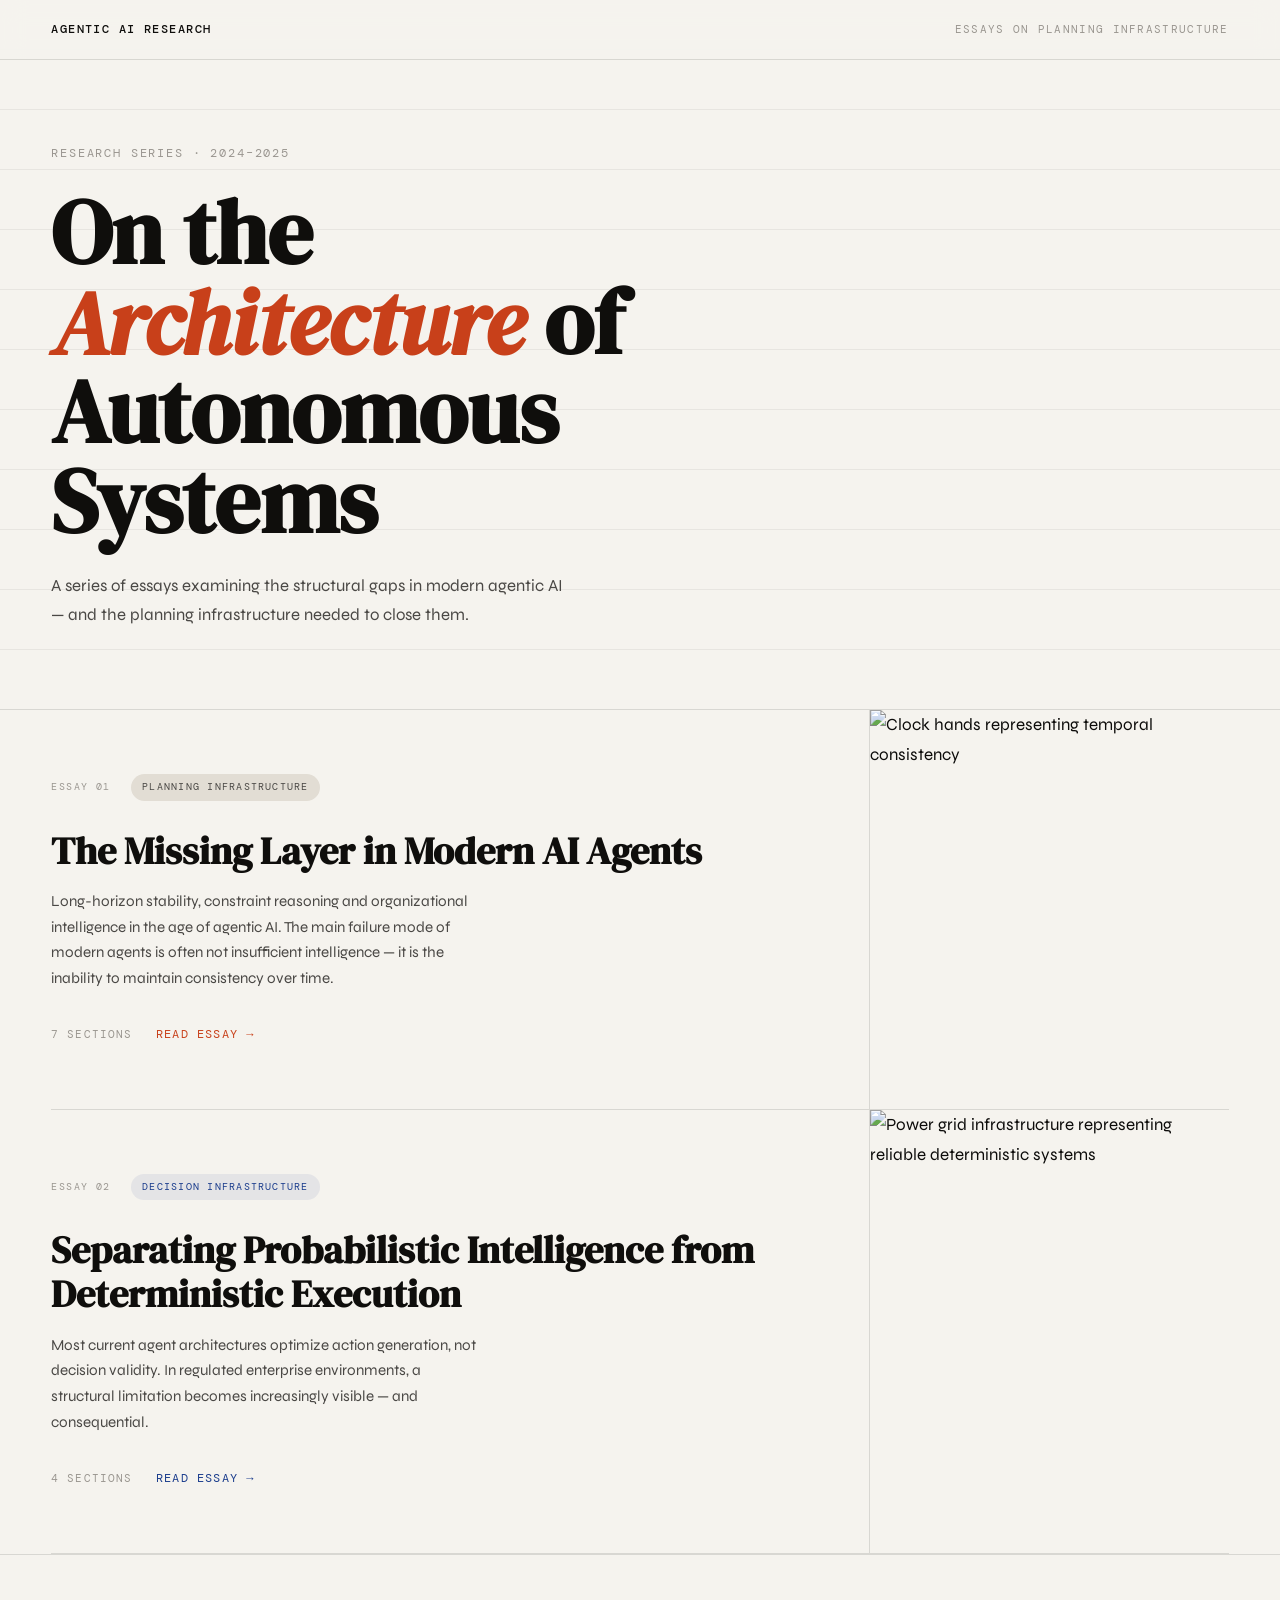
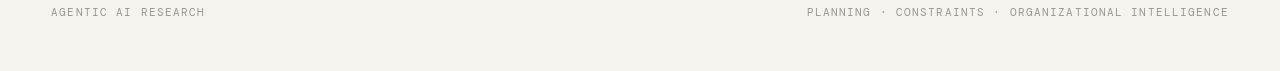
==== web/blog/index.html @ ef690d9f "blog linkleri düzeltildi, ana sayfaya referans eklendi" ====
<!DOCTYPE html>
<html lang="en">
<head>
<meta charset="UTF-8">
<meta name="viewport" content="width=device-width, initial-scale=1.0">
<title>Agentic AI Research</title>
<link rel="preconnect" href="https://fonts.googleapis.com">
<link rel="preconnect" href="https://fonts.gstatic.com" crossorigin>
<link href="https://fonts.googleapis.com/css2?family=DM+Serif+Display:ital@0;1&family=DM+Mono:wght@400;500&family=Syne:wght@400;600;700;800&display=swap" rel="stylesheet">
<style>
  *, *::before, *::after { box-sizing: border-box; margin: 0; padding: 0; }
  :root {
    --ink: #0f0e0c; --ink-muted: #4a4845; --ink-faint: #9a9690;
    --surface: #f5f3ee; --surface-2: #ede9e2; --surface-3: #e2ddd4;
    --accent: #c8401a; --accent-2: #1a3c8c; --line: rgba(15,14,12,0.12);
    --mono: 'DM Mono', monospace; --serif: 'DM Serif Display', serif; --sans: 'Syne', sans-serif;
  }
  html { scroll-behavior: smooth; }
  body { background: var(--surface); color: var(--ink); font-family: var(--sans); font-size: 17px; line-height: 1.75; -webkit-font-smoothing: antialiased; }

  nav {
    position: fixed; top: 0; left: 0; right: 0; z-index: 100;
    display: flex; align-items: center; justify-content: space-between;
    padding: 1.2rem 4vw; background: rgba(245,243,238,0.92); backdrop-filter: blur(12px);
    border-bottom: 1px solid var(--line);
  }
  .nav-logo { font-family: var(--mono); font-size: 0.75rem; font-weight: 500; color: var(--ink); letter-spacing: 0.12em; text-transform: uppercase; text-decoration: none; }
  .nav-tag { font-family: var(--mono); font-size: 0.68rem; letter-spacing: 0.12em; text-transform: uppercase; color: var(--ink-faint); }

  /* INDEX HERO */
  .index-hero {
    min-height: 60vh; display: flex; flex-direction: column; justify-content: flex-end;
    padding: 9rem 4vw 5rem; border-bottom: 1px solid var(--line);
    position: relative; overflow: hidden;
  }
  .index-hero::before {
    content: ''; position: absolute; inset: 0;
    background: repeating-linear-gradient(0deg, transparent, transparent 59px, var(--line) 60px);
    pointer-events: none;
  }
  .index-eyebrow { font-family: var(--mono); font-size: 0.72rem; letter-spacing: 0.16em; text-transform: uppercase; color: var(--ink-faint); margin-bottom: 1.5rem; position: relative; }
  .index-hero h1 { font-family: var(--serif); font-size: clamp(3rem, 7vw, 7rem); line-height: 1; color: var(--ink); max-width: 16ch; position: relative; margin-bottom: 1.5rem; }
  .index-hero h1 em { font-style: italic; color: var(--accent); }
  .index-hero p { font-size: 1.05rem; color: var(--ink-muted); max-width: 52ch; position: relative; }

  /* ESSAY LIST */
  .essay-list { padding: 0 4vw; }

  .essay-card {
    display: grid; grid-template-columns: 1fr 360px; gap: 0;
    border-bottom: 1px solid var(--line);
    text-decoration: none; color: inherit;
    transition: background 0.2s;
    position: relative;
  }
  .essay-card:hover { background: var(--surface-2); }
  .essay-card:hover .card-arrow { transform: translateX(6px); }
  .essay-card:hover .card-thumb img { transform: scale(1.04); filter: grayscale(0%) contrast(1.05); }

  .card-body { padding: 4rem 5rem 4rem 0; display: flex; flex-direction: column; justify-content: space-between; }
  .card-meta { display: flex; align-items: center; gap: 1.25rem; margin-bottom: 1.75rem; }
  .card-num { font-family: var(--mono); font-size: 0.65rem; letter-spacing: 0.14em; text-transform: uppercase; color: var(--ink-faint); }
  .card-tag { font-family: var(--mono); font-size: 0.65rem; letter-spacing: 0.12em; text-transform: uppercase; background: var(--surface-3); padding: 0.25rem 0.7rem; border-radius: 100px; color: var(--ink-muted); }
  .card-tag.blue { background: rgba(26,60,140,0.08); color: var(--accent-2); }
  .card-title { font-family: var(--serif); font-size: clamp(1.8rem, 3vw, 2.6rem); line-height: 1.15; color: var(--ink); margin-bottom: 1rem; }
  .card-excerpt { font-size: 0.95rem; color: var(--ink-muted); line-height: 1.7; max-width: 48ch; margin-bottom: 2rem; }
  .card-footer { display: flex; align-items: center; gap: 1.5rem; }
  .card-sections { font-family: var(--mono); font-size: 0.68rem; letter-spacing: 0.1em; text-transform: uppercase; color: var(--ink-faint); }
  .card-arrow { font-family: var(--mono); font-size: 0.75rem; letter-spacing: 0.1em; text-transform: uppercase; color: var(--accent); display: flex; align-items: center; gap: 0.4rem; transition: transform 0.25s; }

  .card-thumb { overflow: hidden; border-left: 1px solid var(--line); }
  .card-thumb img { width: 100%; height: 100%; object-fit: cover; display: block; filter: grayscale(25%) contrast(1.02); transition: transform 0.6s ease, filter 0.4s ease; }

  /* FOOTER */
  footer { padding: 3rem 4vw; border-top: 1px solid var(--line); display: flex; justify-content: space-between; align-items: center; }
  footer p { font-family: var(--mono); font-size: 0.7rem; letter-spacing: 0.1em; text-transform: uppercase; color: var(--ink-faint); }

  .reveal { opacity: 0; transform: translateY(20px); transition: opacity 0.6s ease, transform 0.6s ease; }
  .reveal.visible { opacity: 1; transform: translateY(0); }

  @media (max-width: 900px) {
    .essay-card { grid-template-columns: 1fr; }
    .card-thumb { height: 220px; border-left: none; border-top: 1px solid var(--line); }
    .card-body { padding: 2.5rem 0; }
  }
</style>
</head>
<body>

<nav>
  <a class="nav-logo" href="index.html">Agentic AI Research</a>
  <span class="nav-tag">Essays on Planning Infrastructure</span>
</nav>

<!-- INDEX HERO -->
<section class="index-hero">
  <div class="index-eyebrow">Research Series · 2024–2025</div>
  <h1>On the <em>Architecture</em> of Autonomous Systems</h1>
  <p>A series of essays examining the structural gaps in modern agentic AI — and the planning infrastructure needed to close them.</p>
</section>

<!-- ESSAY LIST -->
<div class="essay-list">

  <!-- Essay 1 -->
  <a class="essay-card reveal" href="missing_layer.html">
    <div class="card-body">
      <div>
        <div class="card-meta">
          <span class="card-num">Essay 01</span>
          <span class="card-tag">Planning Infrastructure</span>
        </div>
        <h2 class="card-title">The Missing Layer in Modern AI Agents</h2>
        <p class="card-excerpt">Long-horizon stability, constraint reasoning and organizational intelligence in the age of agentic AI. The main failure mode of modern agents is often not insufficient intelligence — it is the inability to maintain consistency over time.</p>
      </div>
      <div class="card-footer">
        <span class="card-sections">7 Sections</span>
        <span class="card-arrow">Read Essay →</span>
      </div>
    </div>
    <div class="card-thumb">
      <img src="https://images.unsplash.com/photo-1512856246663-647a81ef198e?w=720&auto=format&fit=crop&q=75" alt="Clock hands representing temporal consistency">
    </div>
  </a>

  <!-- Essay 2 -->
  <a class="essay-card reveal" href="regulation_aware.html">
    <div class="card-body">
      <div>
        <div class="card-meta">
          <span class="card-num">Essay 02</span>
          <span class="card-tag blue">Decision Infrastructure</span>
        </div>
        <h2 class="card-title">Separating Probabilistic Intelligence from Deterministic Execution</h2>
        <p class="card-excerpt">Most current agent architectures optimize action generation, not decision validity. In regulated enterprise environments, a structural limitation becomes increasingly visible — and consequential.</p>
      </div>
      <div class="card-footer">
        <span class="card-sections">4 Sections</span>
        <span class="card-arrow" style="color: var(--accent-2)">Read Essay →</span>
      </div>
    </div>
    <div class="card-thumb">
      <img src="https://images.unsplash.com/photo-1473341304170-971dccb5ac1e?w=720&auto=format&fit=crop&q=75" alt="Power grid infrastructure representing reliable deterministic systems">
    </div>
  </a>

</div>

<footer>
  <p>Agentic AI Research</p>
  <p>Planning · Constraints · Organizational Intelligence</p>
</footer>

<script>
const reveals = document.querySelectorAll('.reveal');
const obs = new IntersectionObserver(entries => {
  entries.forEach((e, i) => {
    if (e.isIntersecting) setTimeout(() => e.target.classList.add('visible'), i * 120);
  });
}, { threshold: 0.1 });
reveals.forEach(el => obs.observe(el));
</script>
</body>
</html>
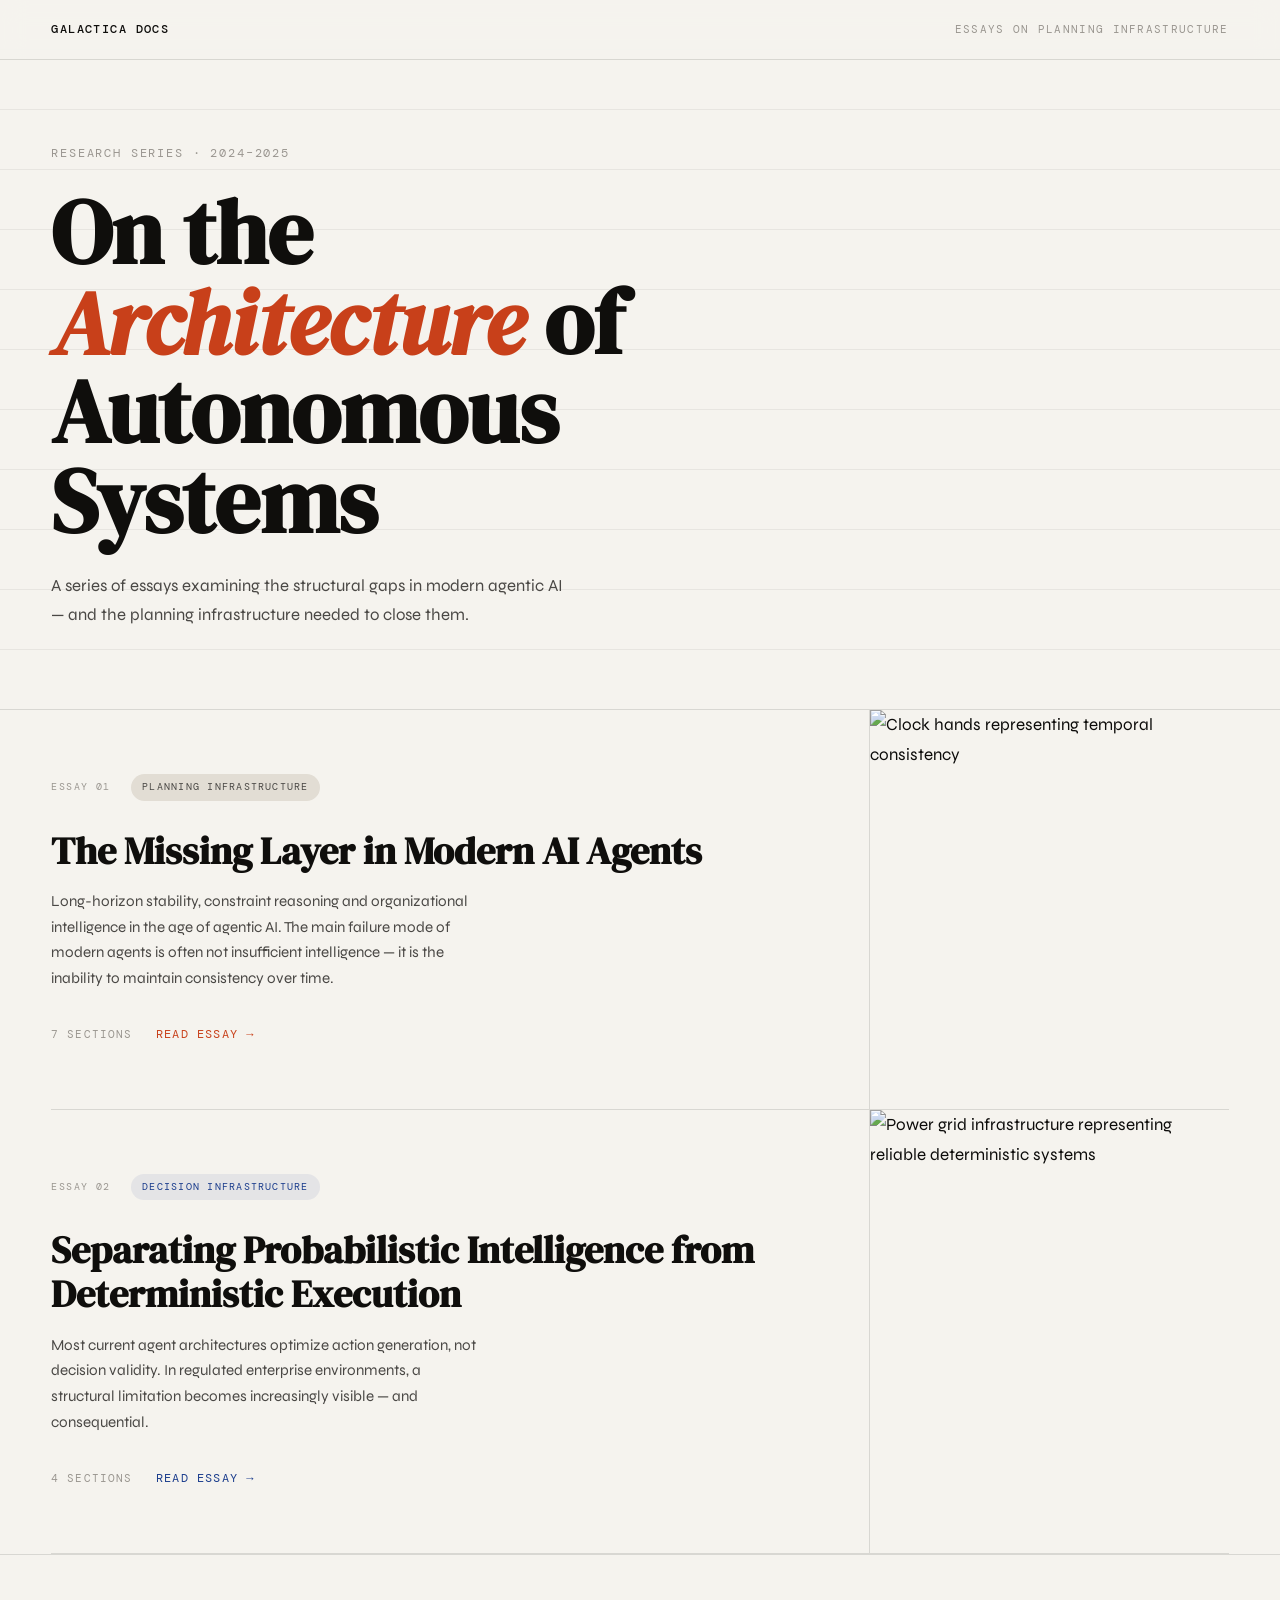
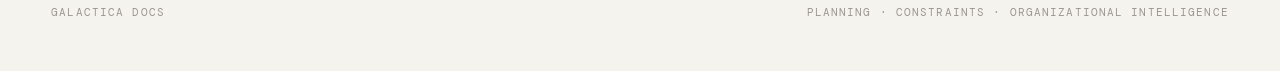
==== commit 7e4db9cb: "Galactica Docs rebrand" ====
--- a/web/blog/index.html
+++ b/web/blog/index.html
@@ -3,7 +3,7 @@
 <head>
 <meta charset="UTF-8">
 <meta name="viewport" content="width=device-width, initial-scale=1.0">
-<title>Agentic AI Research</title>
+<title>Galactica Docs</title>
 <link rel="preconnect" href="https://fonts.googleapis.com">
 <link rel="preconnect" href="https://fonts.gstatic.com" crossorigin>
 <link href="https://fonts.googleapis.com/css2?family=DM+Serif+Display:ital@0;1&family=DM+Mono:wght@400;500&family=Syne:wght@400;600;700;800&display=swap" rel="stylesheet">
@@ -88,7 +88,7 @@
 <body>
 
 <nav>
-  <a class="nav-logo" href="index.html">Agentic AI Research</a>
+  <a class="nav-logo" href="index.html">Galactica Docs</a>
   <span class="nav-tag">Essays on Planning Infrastructure</span>
 </nav>
 
@@ -147,7 +147,7 @@
 </div>
 
 <footer>
-  <p>Agentic AI Research</p>
+  <p>Galactica Docs</p>
   <p>Planning · Constraints · Organizational Intelligence</p>
 </footer>
 
